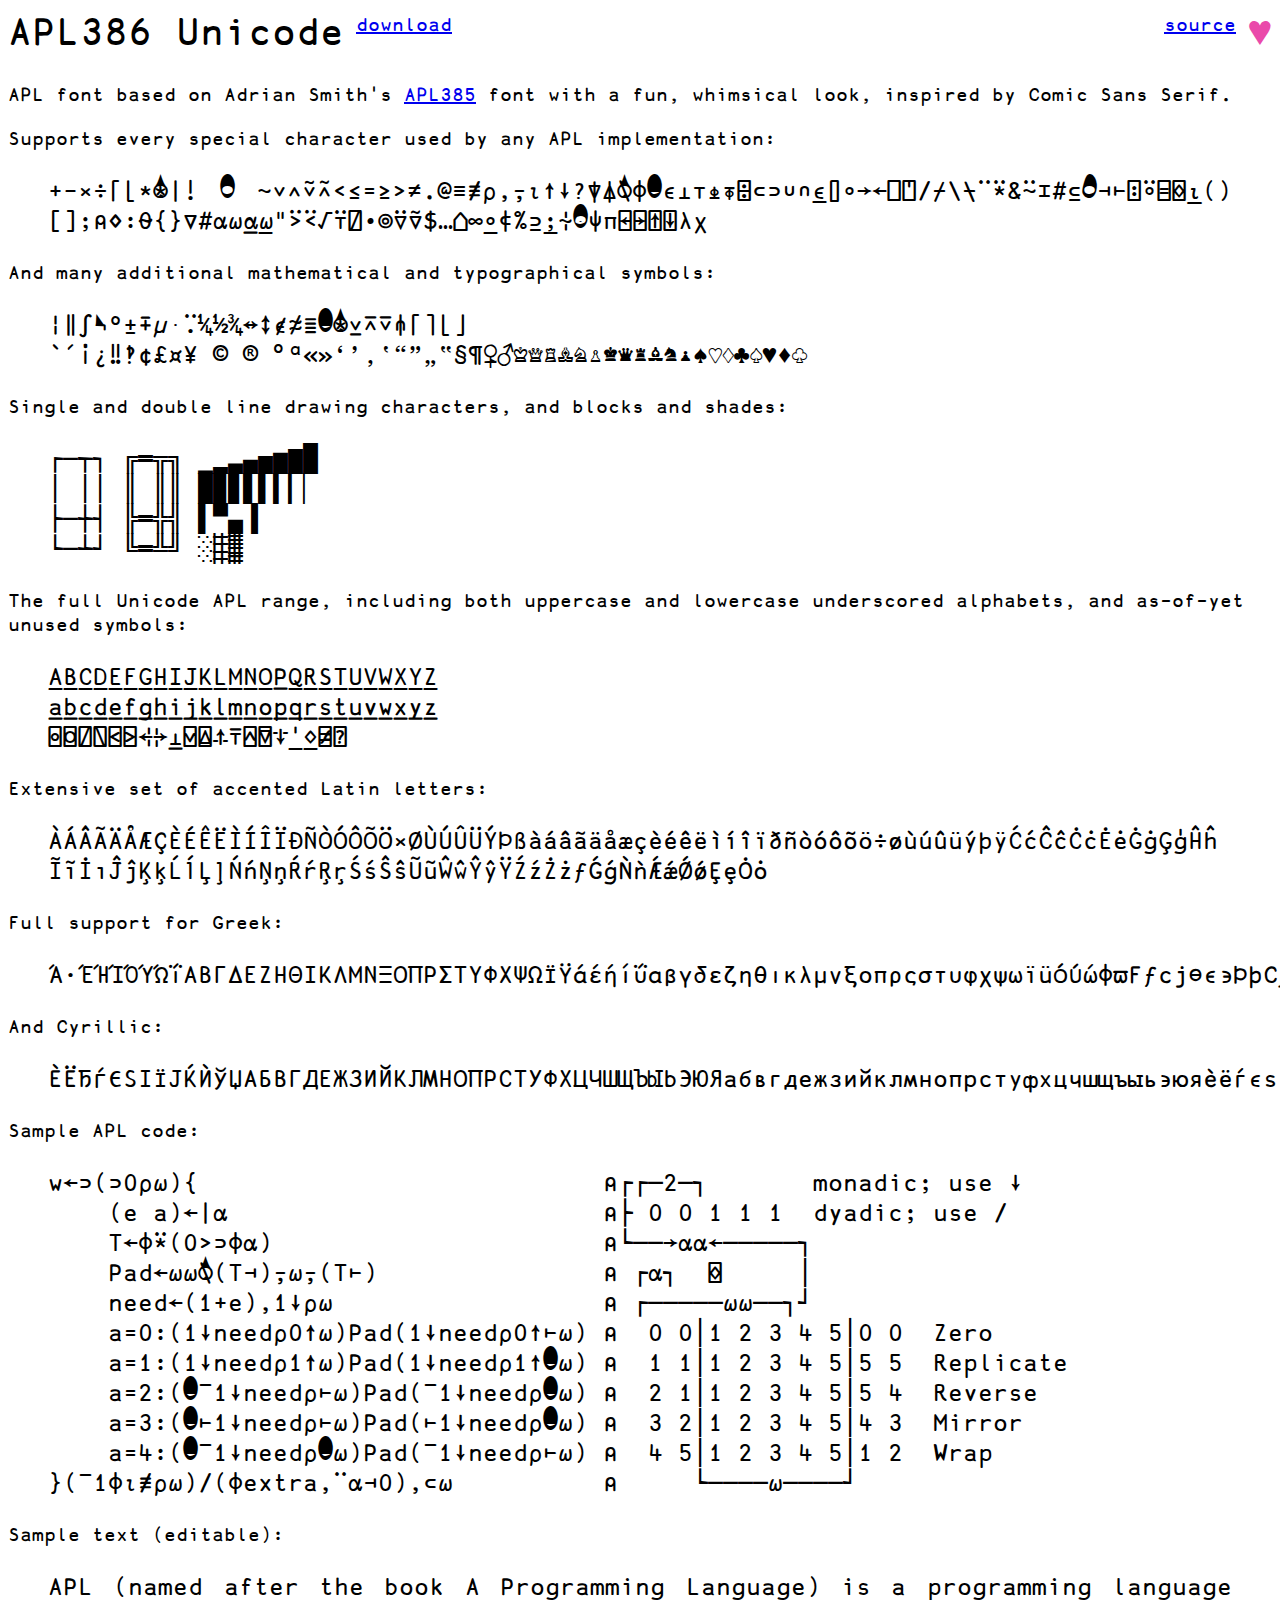
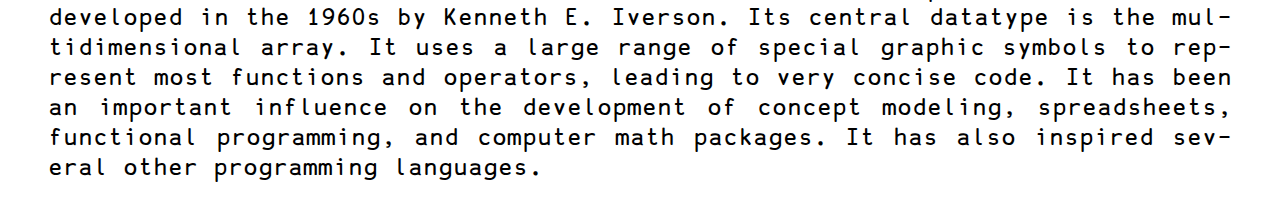
==== index.html @ cf920d96 "make editable for trying out" ====
<html lang="en">
  <head>
    <meta charset="utf-8" /> 
    <title>APL386 - APL385 Evolved</title>
    <link rel="shortcut icon" href="favicon.ico"/>
    <style>
      @font-face {
        font-family: 'APL386';
        src: url('APL386.ttf');
      }
      * {
        font-family: 'APL386';
        font-weight: unset;
      }
      h1>span {
        float: right;
      }
      h1>span>a {
        text-decoration: none;
        color: #ea4aaa;
      }
      body {
        font-size: 125%;
        line-height: 1.2;
      }
      blockquote {
        -webkit-hyphens: auto;
        -ms-hyphens: auto;
        hyphens: auto;
        text-align: justify;
        font-size: 125%;
      }
      sup {
        font-size: 50%;
      }
    </style>
  </head>
  <body>
    <h1>APL386 Unicode<sup> <a href="APL386.ttf">download</a></sup><span><sup><a href="https://github.com/abrudz/APL386">source</a> </sup><a href="https://github.com/sponsors/abrudz" title="Sponsor">♥</a></span></h1>
    <p>APL font based on Adrian Smith's <a href="https://apl385.com/fonts/index.htm">APL385</a> font with a fun, whimsical look, inspired by Comic Sans Serif.</p>
    <p>Supports every special character used by any APL implementation:</p>
    <blockquote style="word-break: break-all;">+-×÷⌈⌊*⍟|!○~∨∧⍱⍲&lt;≤=≥>≠.@≡≢⍴,⍪⍳↑↓?⍒⍋⍉⌽⊖∊⊥⊤⍎⍕⌹⊂⊃∪∩⍷⌷∘→←⎕⍞/⌿\⍀¨⍣&amp;⍨⌶#⊆⍥⊣⊢⍠⍤⌸⌺⍸()[];⍝⋄:⍬{}∇#⍺⍵⍶⍹"ᐵᑈ√⍡⍁∙⌾⍢⍫$…&#x7f;∞⍛⍧%⊇⍮⍭⊙⍦π⍇⍈⍐⍗λχ</blockquote>
    <p>And many additional mathematical and typographical symbols:</p>
    <blockquote>¦‖∫¬°±∓µ·∵¼½¾↔↕∉≉≣⊖⊛⊻⊼⊽⋔⌈⌉⌊⌋<br>`´¡¿‼‽¢£¤¥ © ® ºª«»‘’‚‛“”„‟§¶♀♂♔♕♖♗♘♙♚♛♜♝♞♟♠♡♢♣♤♥♦♧</blockquote>
    <p>Single and double line drawing characters, and blocks and shades:</p>
    <blockquote>┌─┬┐ ╔═╦╗ ▁▂▃▄▅▆▇█<br>
               │ ││ ║ ║║ █▉▊▋▌▍▎▏<br>
               ├─┼┤ ╠═╬╣ ▌▀▄▐<br>
               └─┴┘ ╚═╩╝ ░▒▓</blockquote>
    <p>The full Unicode APL range, including both uppercase and lowercase underscored alphabets, and as-of-yet unused symbols:</p>
    <blockquote>ⒶⒷⒸⒹⒺⒻⒼⒽⒾⒿⓀⓁⓂⓃⓄⓅⓆⓇⓈⓉⓊⓋⓌⓍⓎⓏ<br>ⓐⓑⓒⓓⓔⓕⓖⓗⓘⓙⓚⓛⓜⓝⓞⓟⓠⓡⓢⓣⓤⓥⓦⓧⓨⓩ<br>⌻⌼⍁⍂⍃⍄⍅⍆⍊⍌⍍⍏⍑⍓⍔⍖⍘⍚⍯⍰</blockquote>
    <p>Extensive set of accented Latin letters:</p>
    <blockquote style="word-break: break-all;">ÀÁÂÃÄÅÆÇÈÉÊËÌÍÎÏÐÑÒÓÔÕÖ×ØÙÚÛÜÝÞßàáâãäåæçèéêëìíîïðñòóôõö÷øùúûüýþÿĆćĈĉĊċĖėĠġĢģĤĥĨĩİıĴĵĶķĹĺĻļŃńŅņŔŕŖŗŚśŜŝŨũŴŵŶŷŸŹźŻżƒǴǵǸǹǼǽǾǿȨȩȮȯ</blockquote>
    <p>Full support for Greek:</p>
    <blockquote>Ά·ΈΉΊΌΎΏΐΑΒΓΔΕΖΗΘΙΚΛΜΝΞΟΠΡΣΤΥΦΧΨΩΪΫάέήίΰαβγδεζηθικλμνξοπρςστυφχψωϊϋόύώϕϖϜϝϲϳϴϵ϶ϷϸϹϼϽϾϿ</blockquote>
    <p>And Cyrillic:</p>
    <blockquote>ЀЁЂЃЄЅІЇЈЌЍЎЏАБВГДЕЖЗИЙКЛМНОПРСТУФХЦЧШЩЪЫЬЭЮЯабвгдежзийклмнопрстуфхцчшщъыьэюяѐёѓєѕіїјў</blockquote>
    <p>Sample APL code:</p>
    <blockquote><pre>
w←⊃(⊃0⍴⍵){                           ⍝┌┌─2─┐       monadic; use ↓
    (e a)←|⍺                         ⍝├ 0 0 1 1 1  dyadic; use /
    T←⌽⍣(0>⊃⌽⍺)                      ⍝└──→⍺⍺←─────┐
    Pad←⍵⍵⍉(T⊣)⍪⍵⍪(T⊢)               ⍝ ┌⍺┐  ⌺     │
    need←(1+e),1↓⍴⍵                  ⍝ ┌─────⍵⍵──┐┘
    a=0:(1↓need⍴0↑⍵)Pad(1↓need⍴0↑⊢⍵) ⍝  0 0│1 2 3 4 5│0 0  Zero
    a=1:(1↓need⍴1↑⍵)Pad(1↓need⍴1↑⊖⍵) ⍝  1 1│1 2 3 4 5│5 5  Replicate
    a=2:(⊖¯1↓need⍴⊢⍵)Pad(¯1↓need⍴⊖⍵) ⍝  2 1│1 2 3 4 5│5 4  Reverse
    a=3:(⊖⊢1↓need⍴⊢⍵)Pad(⊢1↓need⍴⊖⍵) ⍝  3 2│1 2 3 4 5│4 3  Mirror
    a=4:(⊖¯1↓need⍴⊖⍵)Pad(¯1↓need⍴⊢⍵) ⍝  4 5│1 2 3 4 5│1 2  Wrap
}(¯1⌽⍳≢⍴⍵)/(⌽extra,¨⍺⊣0),⊂⍵          ⍝     └────⍵────┘</pre></blockquote>
    <p>Sample text (editable):</p>
    <blockquote contentEditable>APL (named after the book A Programming Language) is a programming language developed in the 1960s by Kenneth E. Iverson. Its central datatype is the multidimensional array. It uses a large range of special graphic symbols to represent most functions and operators, leading to very concise code. It has been an important influence on the development of concept modeling, spreadsheets, functional programming, and computer math packages. It has also inspired several other programming languages.</blockquote>
  </body>
</html>
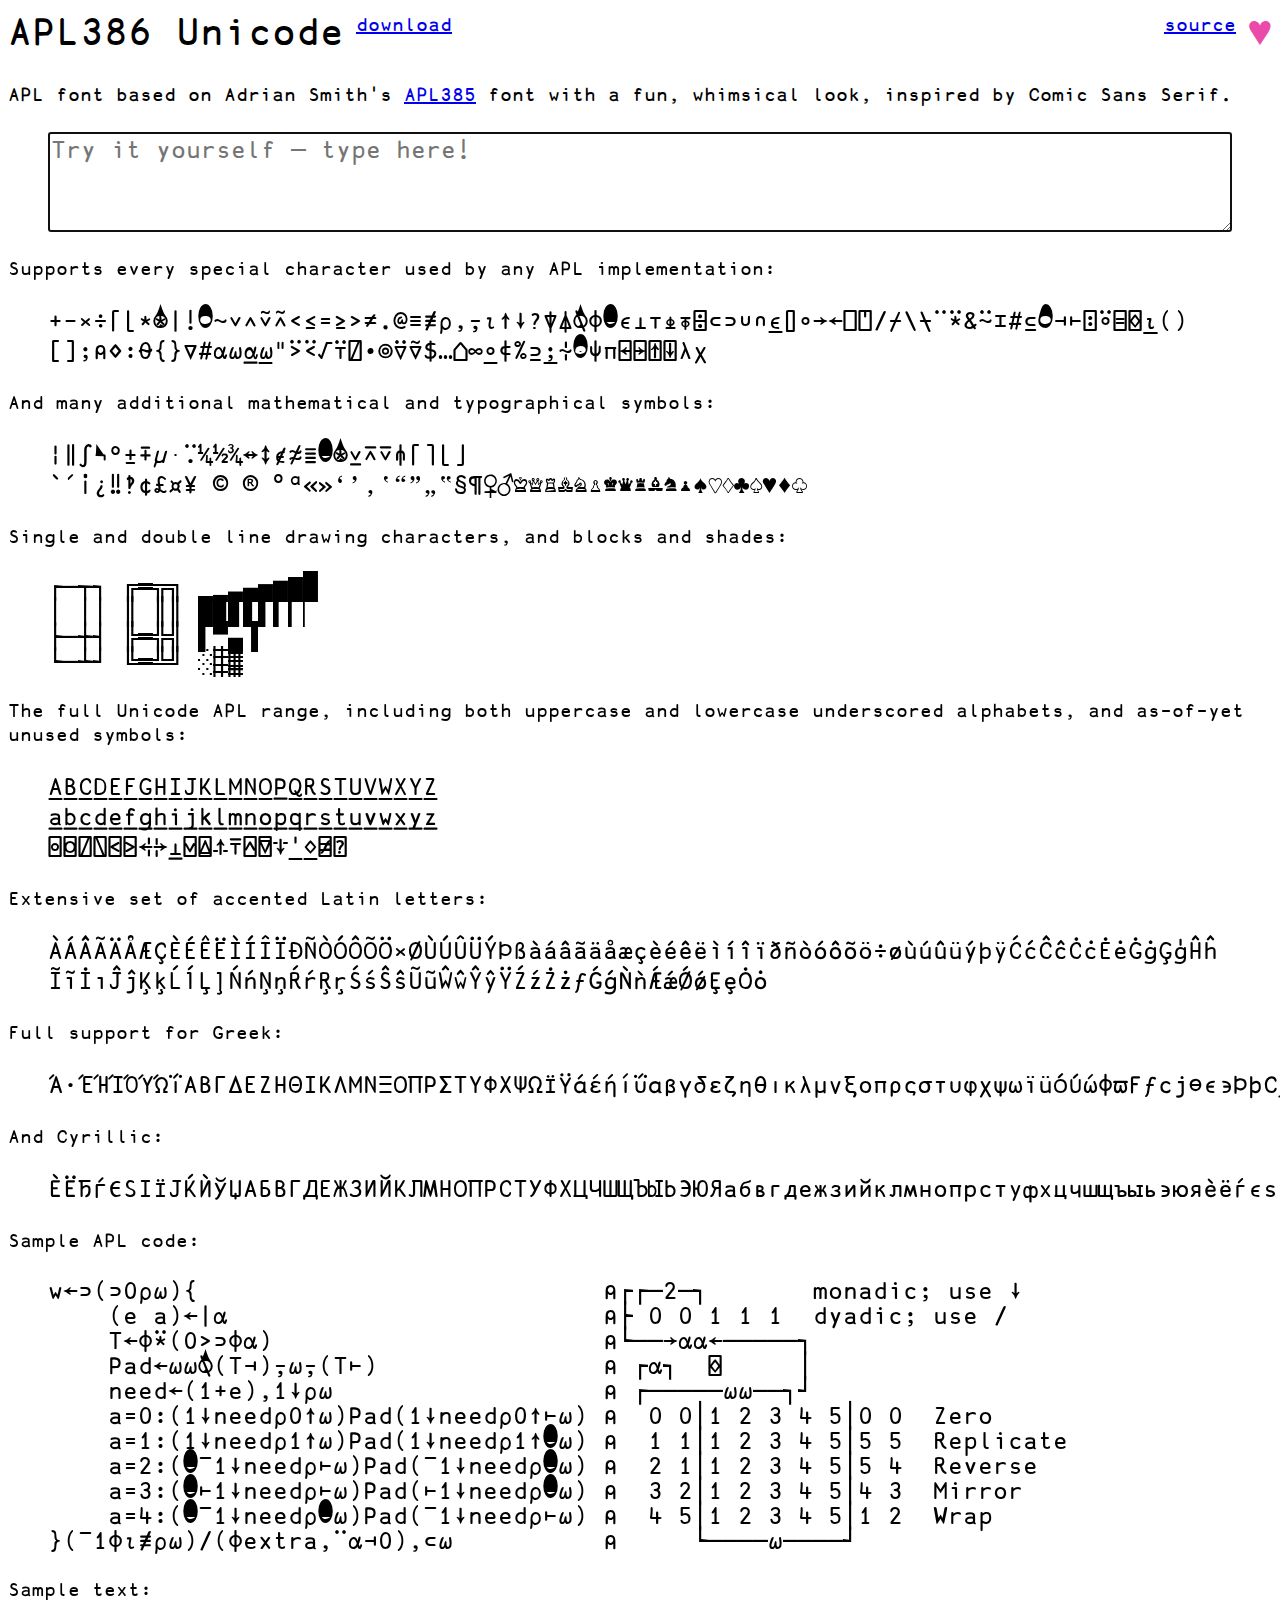
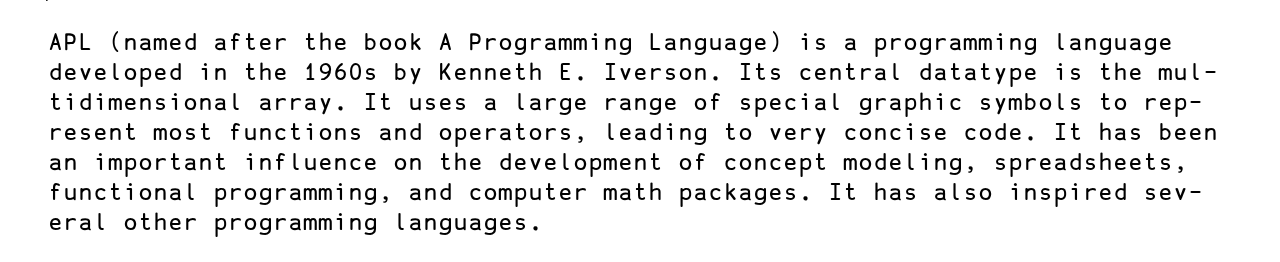
==== commit 73b9473a: "Aesthetic tweaks: - don't justify (doesn't make sense for monospace) - use a line height of 1 where " ====
--- a/index.html
+++ b/index.html
@@ -27,23 +27,31 @@
         -webkit-hyphens: auto;
         -ms-hyphens: auto;
         hyphens: auto;
-        text-align: justify;
         font-size: 125%;
       }
       sup {
         font-size: 50%;
+      }
+      textarea {
+        width: 100%;
+        resize: vertical;
+        min-height: 4em;
+        font-size: inherit;
       }
     </style>
   </head>
   <body>
     <h1>APL386 Unicode<sup> <a href="APL386.ttf">download</a></sup><span><sup><a href="https://github.com/abrudz/APL386">source</a> </sup><a href="https://github.com/sponsors/abrudz" title="Sponsor">♥</a></span></h1>
     <p>APL font based on Adrian Smith's <a href="https://apl385.com/fonts/index.htm">APL385</a> font with a fun, whimsical look, inspired by Comic Sans Serif.</p>
+    <blockquote>
+      <textarea autofocus placeholder="Try it yourself ― type here!" spellcheck="false"></textarea>
+    </blockquote>
     <p>Supports every special character used by any APL implementation:</p>
     <blockquote style="word-break: break-all;">+-×÷⌈⌊*⍟|!○~∨∧⍱⍲&lt;≤=≥>≠.@≡≢⍴,⍪⍳↑↓?⍒⍋⍉⌽⊖∊⊥⊤⍎⍕⌹⊂⊃∪∩⍷⌷∘→←⎕⍞/⌿\⍀¨⍣&amp;⍨⌶#⊆⍥⊣⊢⍠⍤⌸⌺⍸()[];⍝⋄:⍬{}∇#⍺⍵⍶⍹"ᐵᑈ√⍡⍁∙⌾⍢⍫$…&#x7f;∞⍛⍧%⊇⍮⍭⊙⍦π⍇⍈⍐⍗λχ</blockquote>
     <p>And many additional mathematical and typographical symbols:</p>
     <blockquote>¦‖∫¬°±∓µ·∵¼½¾↔↕∉≉≣⊖⊛⊻⊼⊽⋔⌈⌉⌊⌋<br>`´¡¿‼‽¢£¤¥ © ® ºª«»‘’‚‛“”„‟§¶♀♂♔♕♖♗♘♙♚♛♜♝♞♟♠♡♢♣♤♥♦♧</blockquote>
     <p>Single and double line drawing characters, and blocks and shades:</p>
-    <blockquote>┌─┬┐ ╔═╦╗ ▁▂▃▄▅▆▇█<br>
+    <blockquote style="line-height: 1;">┌─┬┐ ╔═╦╗ ▁▂▃▄▅▆▇█<br>
                │ ││ ║ ║║ █▉▊▋▌▍▎▏<br>
                ├─┼┤ ╠═╬╣ ▌▀▄▐<br>
                └─┴┘ ╚═╩╝ ░▒▓</blockquote>
@@ -56,10 +64,10 @@
     <p>And Cyrillic:</p>
     <blockquote>ЀЁЂЃЄЅІЇЈЌЍЎЏАБВГДЕЖЗИЙКЛМНОПРСТУФХЦЧШЩЪЫЬЭЮЯабвгдежзийклмнопрстуфхцчшщъыьэюяѐёѓєѕіїјў</blockquote>
     <p>Sample APL code:</p>
-    <blockquote><pre>
+    <blockquote style="line-height: 1;"><pre>
 w←⊃(⊃0⍴⍵){                           ⍝┌┌─2─┐       monadic; use ↓
     (e a)←|⍺                         ⍝├ 0 0 1 1 1  dyadic; use /
-    T←⌽⍣(0>⊃⌽⍺)                      ⍝└──→⍺⍺←─────┐
+    T←⌽⍣(0&gt;⊃⌽⍺)                      ⍝└──→⍺⍺←─────┐
     Pad←⍵⍵⍉(T⊣)⍪⍵⍪(T⊢)               ⍝ ┌⍺┐  ⌺     │
     need←(1+e),1↓⍴⍵                  ⍝ ┌─────⍵⍵──┐┘
     a=0:(1↓need⍴0↑⍵)Pad(1↓need⍴0↑⊢⍵) ⍝  0 0│1 2 3 4 5│0 0  Zero
@@ -68,7 +76,7 @@
     a=3:(⊖⊢1↓need⍴⊢⍵)Pad(⊢1↓need⍴⊖⍵) ⍝  3 2│1 2 3 4 5│4 3  Mirror
     a=4:(⊖¯1↓need⍴⊖⍵)Pad(¯1↓need⍴⊢⍵) ⍝  4 5│1 2 3 4 5│1 2  Wrap
 }(¯1⌽⍳≢⍴⍵)/(⌽extra,¨⍺⊣0),⊂⍵          ⍝     └────⍵────┘</pre></blockquote>
-    <p>Sample text (editable):</p>
-    <blockquote contentEditable>APL (named after the book A Programming Language) is a programming language developed in the 1960s by Kenneth E. Iverson. Its central datatype is the multidimensional array. It uses a large range of special graphic symbols to represent most functions and operators, leading to very concise code. It has been an important influence on the development of concept modeling, spreadsheets, functional programming, and computer math packages. It has also inspired several other programming languages.</blockquote>
+    <p>Sample text:</p>
+    <blockquote>APL (named after the book A Programming Language) is a programming language developed in the 1960s by Kenneth E. Iverson. Its central datatype is the multidimensional array. It uses a large range of special graphic symbols to represent most functions and operators, leading to very concise code. It has been an important influence on the development of concept modeling, spreadsheets, functional programming, and computer math packages. It has also inspired several other programming languages.</blockquote>
   </body>
 </html>
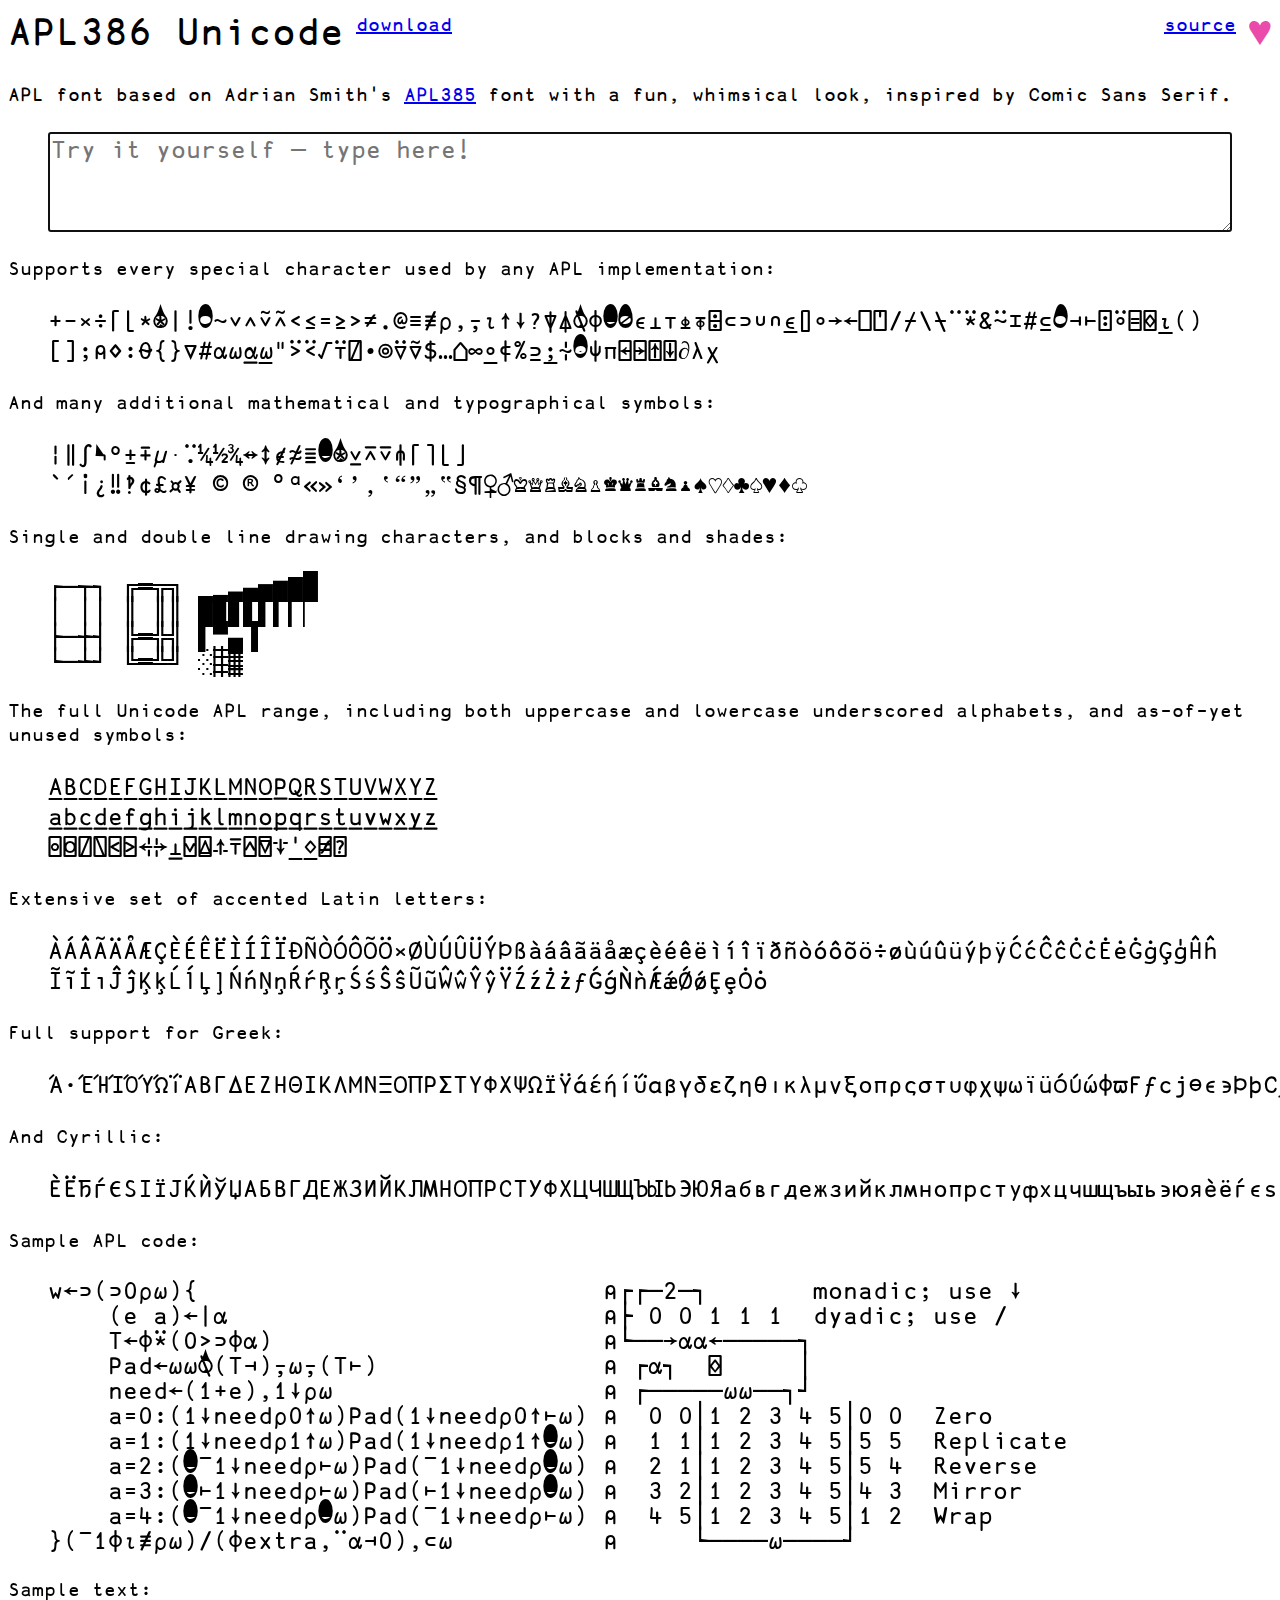
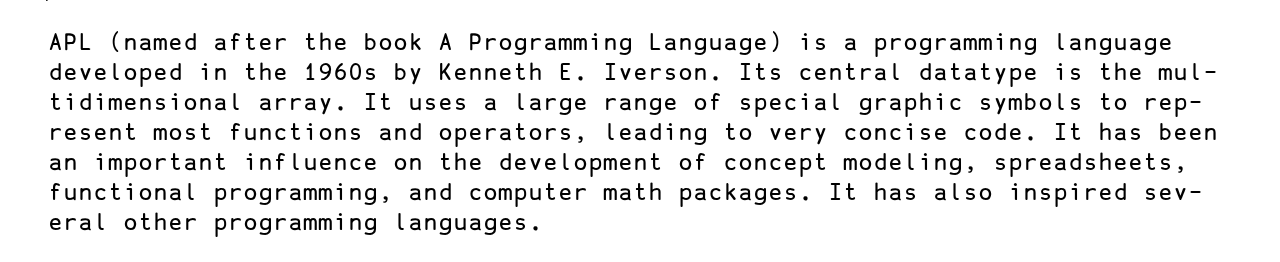
==== commit 238556e5: "Include ∂ and ∅" ====
--- a/index.html
+++ b/index.html
@@ -47,7 +47,7 @@
       <textarea autofocus placeholder="Try it yourself ― type here!" spellcheck="false"></textarea>
     </blockquote>
     <p>Supports every special character used by any APL implementation:</p>
-    <blockquote style="word-break: break-all;">+-×÷⌈⌊*⍟|!○~∨∧⍱⍲&lt;≤=≥>≠.@≡≢⍴,⍪⍳↑↓?⍒⍋⍉⌽⊖∊⊥⊤⍎⍕⌹⊂⊃∪∩⍷⌷∘→←⎕⍞/⌿\⍀¨⍣&amp;⍨⌶#⊆⍥⊣⊢⍠⍤⌸⌺⍸()[];⍝⋄:⍬{}∇#⍺⍵⍶⍹"ᐵᑈ√⍡⍁∙⌾⍢⍫$…&#x7f;∞⍛⍧%⊇⍮⍭⊙⍦π⍇⍈⍐⍗λχ</blockquote>
+    <blockquote style="word-break: break-all;">+-×÷⌈⌊*⍟|!○~∨∧⍱⍲&lt;≤=≥>≠.@≡≢⍴,⍪⍳↑↓?⍒⍋⍉⌽⊖∅∊⊥⊤⍎⍕⌹⊂⊃∪∩⍷⌷∘→←⎕⍞/⌿\⍀¨⍣&amp;⍨⌶#⊆⍥⊣⊢⍠⍤⌸⌺⍸()[];⍝⋄:⍬{}∇#⍺⍵⍶⍹"ᐵᑈ√⍡⍁∙⌾⍢⍫$…&#x7f;∞⍛⍧%⊇⍮⍭⊙⍦π⍇⍈⍐⍗∂λχ</blockquote>
     <p>And many additional mathematical and typographical symbols:</p>
     <blockquote>¦‖∫¬°±∓µ·∵¼½¾↔↕∉≉≣⊖⊛⊻⊼⊽⋔⌈⌉⌊⌋<br>`´¡¿‼‽¢£¤¥ © ® ºª«»‘’‚‛“”„‟§¶♀♂♔♕♖♗♘♙♚♛♜♝♞♟♠♡♢♣♤♥♦♧</blockquote>
     <p>Single and double line drawing characters, and blocks and shades:</p>
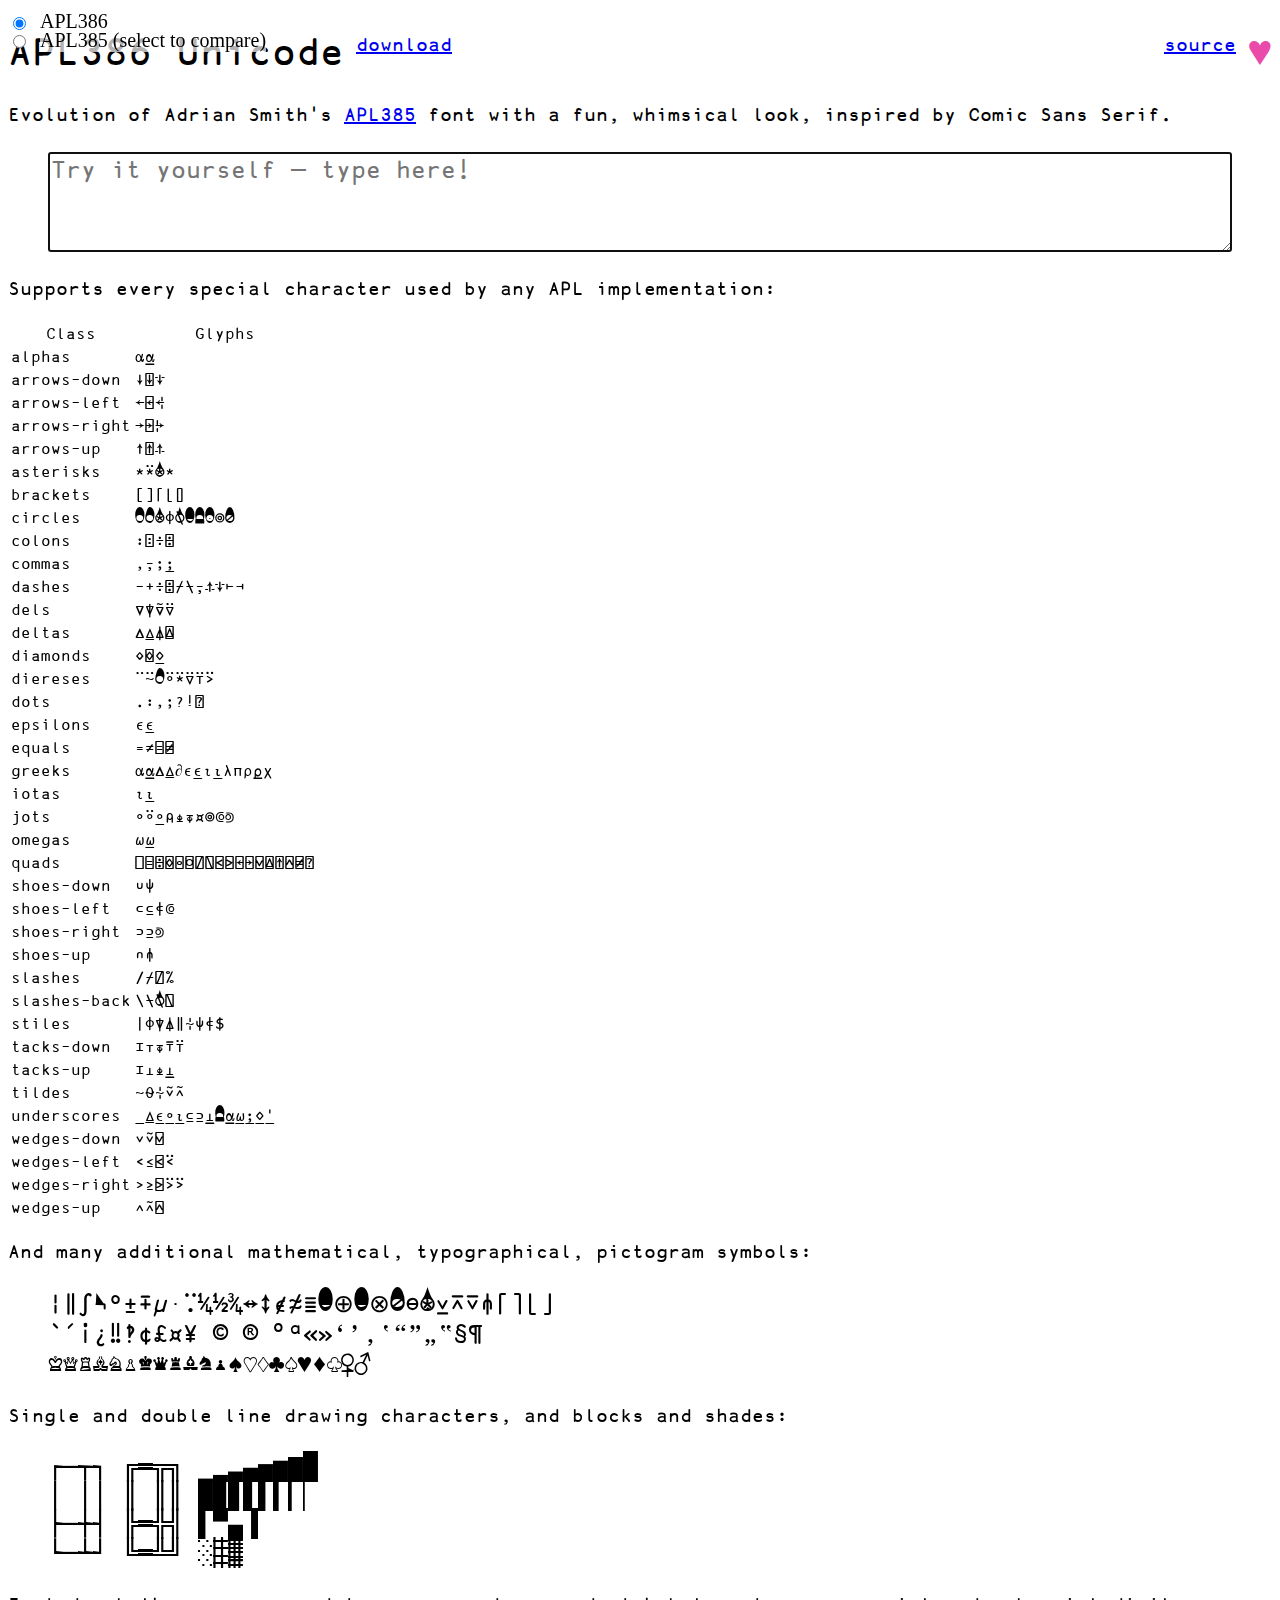
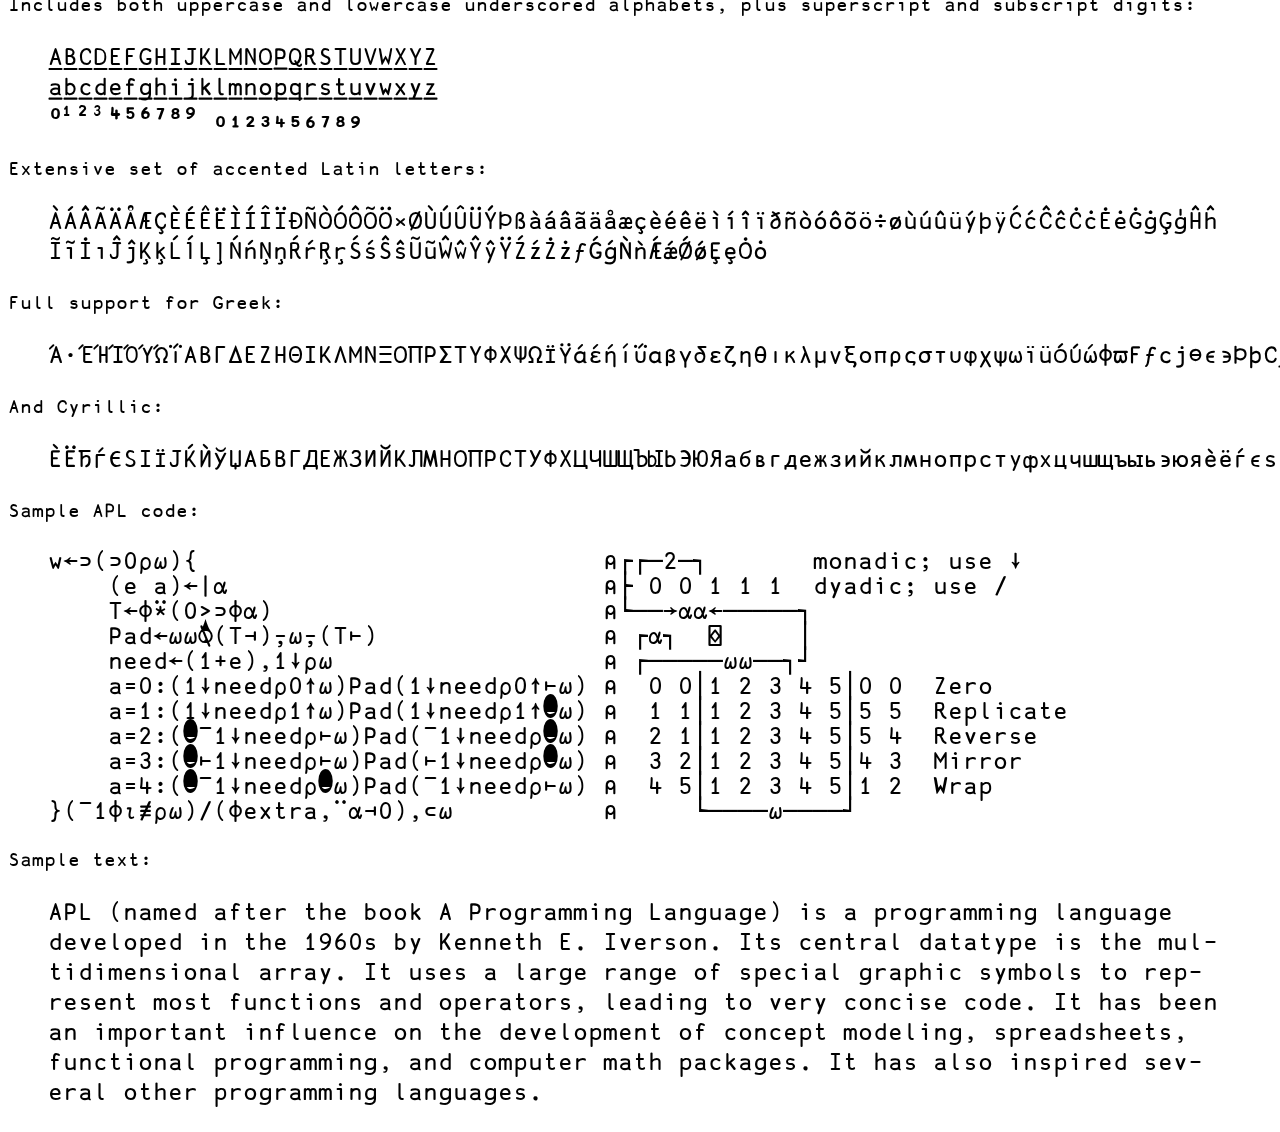
==== commit 899d9bbb: "Add comparison with APL385" ====
--- a/index.html
+++ b/index.html
@@ -3,60 +3,75 @@
     <meta charset="utf-8" /> 
     <title>APL386 - APL385 Evolved</title>
     <link rel="shortcut icon" href="favicon.ico"/>
-    <style>
-      @font-face {
-        font-family: 'APL386';
-        src: url('APL386.ttf');
-      }
-      * {
-        font-family: 'APL386';
-        font-weight: unset;
-      }
-      h1>span {
-        float: right;
-      }
-      h1>span>a {
-        text-decoration: none;
-        color: #ea4aaa;
-      }
-      body {
-        font-size: 125%;
-        line-height: 1.2;
-      }
-      blockquote {
-        -webkit-hyphens: auto;
-        -ms-hyphens: auto;
-        hyphens: auto;
-        font-size: 125%;
-      }
-      sup {
-        font-size: 50%;
-      }
-      textarea {
-        width: 100%;
-        resize: vertical;
-        min-height: 4em;
-        font-size: inherit;
-      }
-    </style>
+    <link rel="stylesheet" href="/index.css">
   </head>
   <body>
+    <input id="APL386" type="radio" name="f" value="APL386" checked=""><label for="APL386"> APL386</label>
+    <input id="APL385" type="radio" name="f" value="APL385"            ><label for="APL385"> APL385 (select to compare)</label>
     <h1>APL386 Unicode<sup> <a href="APL386.ttf">download</a></sup><span><sup><a href="https://github.com/abrudz/APL386">source</a> </sup><a href="https://github.com/sponsors/abrudz" title="Sponsor">♥</a></span></h1>
-    <p>APL font based on Adrian Smith's <a href="https://apl385.com/fonts/index.htm">APL385</a> font with a fun, whimsical look, inspired by Comic Sans Serif.</p>
+    <p>Evolution of Adrian Smith's <a href="https://apl385.com/fonts/index.htm">APL385</a> font with a fun, whimsical look, inspired by Comic Sans Serif.</p>
     <blockquote>
       <textarea autofocus placeholder="Try it yourself ― type here!" spellcheck="false"></textarea>
     </blockquote>
     <p>Supports every special character used by any APL implementation:</p>
-    <blockquote style="word-break: break-all;">+-×÷⌈⌊*⍟|!○~∨∧⍱⍲&lt;≤=≥>≠.@≡≢⍴,⍪⍳↑↓?⍒⍋⍉⌽⊖∅∊⊥⊤⍎⍕⌹⊂⊃∪∩⍷⌷∘→←⎕⍞/⌿\⍀¨⍣&amp;⍨⌶#⊆⍥⊣⊢⍠⍤⌸⌺⍸()[];⍝⋄:⍬{}∇#⍺⍵⍶⍹"ᐵᑈ√⍡⍁∙⌾⍢⍫$…&#x7f;∞⍛⍧%⊇⍮⍭⊙⍦π⍇⍈⍐⍗∂λχ</blockquote>
-    <p>And many additional mathematical and typographical symbols:</p>
-    <blockquote>¦‖∫¬°±∓µ·∵¼½¾↔↕∉≉≣⊖⊛⊻⊼⊽⋔⌈⌉⌊⌋<br>`´¡¿‼‽¢£¤¥ © ® ºª«»‘’‚‛“”„‟§¶♀♂♔♕♖♗♘♙♚♛♜♝♞♟♠♡♢♣♤♥♦♧</blockquote>
+<table>
+<tbody><tr><th>Class</th>
+<th>Glyphs
+</th></tr>
+<tr><td>alphas</td><td>⍺⍶</td></tr>
+<tr><td>arrows-down</td><td>↓⍗⍖</td></tr>
+<tr><td>arrows-left</td><td>←⍇⍅</td></tr>
+<tr><td>arrows-right</td><td>→⍈⍆</td></tr>
+<tr><td>arrows-up</td><td>↑⍐⍏</td></tr>
+<tr><td>asterisks</td><td>*⍣⍟⋆</td></tr>
+<tr><td>brackets</td><td>[]⌈⌊⌷</td></tr>
+<tr><td>circles</td><td>○⍥⍟⌽⍉⊖⍜⊙⌾∅</td></tr>
+<tr><td>colons</td><td>:⍠÷⌹</td></tr>
+<tr><td>commas</td><td>,⍪;⍮</td></tr>
+<tr><td>dashes</td><td>-+÷⌹⌿⍀⍪⍏⍖⊢⊣</td></tr>
+<tr><td>dels</td><td>∇⍒⍫⍢</td></tr>
+<tr><td>deltas</td><td>∆⍙⍋⍍</td></tr>
+<tr><td>diamonds</td><td>⋄⌺⍚</td></tr>
+<tr><td>diereses</td><td>¨⍨⍥⍤⍣⍢⍡⍩</td></tr>
+<tr><td>dots</td><td>.:,;?!⍰</td></tr>
+<tr><td>epsilons</td><td>∊⍷</td></tr>
+<tr><td>equals</td><td>=≠⌸⍯</td></tr>
+<tr><td>greeks</td><td>⍺⍶∆⍙∂∊⍷⍳⍸λπ⍴ϼχ</td></tr>
+<tr><td>iotas</td><td>⍳⍸</td></tr>
+<tr><td>jots</td><td>∘⍤⍛⍝⍎⍕¤⌾⟃⟄</td></tr>
+<tr><td>omegas</td><td>⍵⍹</td></tr>
+<tr><td>quads</td><td>⎕⌸⌹⌺⌻⌼⍁⍂⍃⍄⍇⍈⍌⍍⍐⍓⍯⍰</td></tr>
+<tr><td>shoes-down</td><td>∪⍦</td></tr>
+<tr><td>shoes-left</td><td>⊂⊆⍧⟃</td></tr>
+<tr><td>shoes-right</td><td>⊃⊇⟄</td></tr>
+<tr><td>shoes-up</td><td>∩⋔</td></tr>
+<tr><td>slashes</td><td>/⌿⍁%</td></tr>
+<tr><td>slashes-back</td><td>\⍀⍉⍂</td></tr>
+<tr><td>stiles</td><td>|⌽⍒⍋∥⍭⍦⍧$</td></tr>
+<tr><td>tacks-down</td><td>⌶⊤⍕⍑⍡</td></tr>
+<tr><td>tacks-up</td><td>⌶⊥⍎⍊</td></tr>
+<tr><td>tildes</td><td>~⍬⍭⍱⍲</td></tr>
+<tr><td>underscores</td><td>_⍙⍷⍛⍸⊆⊇⍊⍜⍶⍹⍮⍚⍘</td></tr>
+<tr><td>wedges-down</td><td>∨⍱⍌</td></tr>
+<tr><td>wedges-left</td><td>&lt;≤⍃ᑈ</td></tr>
+<tr><td>wedges-right</td><td>&gt;≥⍄⍩ᐵ</td></tr>
+<tr><td>wedges-up</td><td>∧⍲⍓</td></tr></tbody></table>
+    <p>And many additional mathematical, typographical, pictogram symbols:</p>
+    <blockquote>
+      ¦‖∫¬°±∓µ·∵¼½¾↔↕∉≉≣⊖⊕⊖⊗⊘⊝⊛⊻⊼⊽⋔⌈⌉⌊⌋<br>
+      `´¡¿‼‽¢£¤¥ © ® ºª«»‘’‚‛“”„‟§¶<br>
+      ♔♕♖♗♘♙♚♛♜♝♞♟♠♡♢♣♤♥♦♧♀♂
+    </blockquote>
     <p>Single and double line drawing characters, and blocks and shades:</p>
-    <blockquote style="line-height: 1;">┌─┬┐ ╔═╦╗ ▁▂▃▄▅▆▇█<br>
+    <blockquote style="line-height: 1.15;">┌─┬┐ ╔═╦╗ ▁▂▃▄▅▆▇█<br>
                │ ││ ║ ║║ █▉▊▋▌▍▎▏<br>
                ├─┼┤ ╠═╬╣ ▌▀▄▐<br>
                └─┴┘ ╚═╩╝ ░▒▓</blockquote>
-    <p>The full Unicode APL range, including both uppercase and lowercase underscored alphabets, and as-of-yet unused symbols:</p>
-    <blockquote>ⒶⒷⒸⒹⒺⒻⒼⒽⒾⒿⓀⓁⓂⓃⓄⓅⓆⓇⓈⓉⓊⓋⓌⓍⓎⓏ<br>ⓐⓑⓒⓓⓔⓕⓖⓗⓘⓙⓚⓛⓜⓝⓞⓟⓠⓡⓢⓣⓤⓥⓦⓧⓨⓩ<br>⌻⌼⍁⍂⍃⍄⍅⍆⍊⍌⍍⍏⍑⍓⍔⍖⍘⍚⍯⍰</blockquote>
+    <p>Includes both uppercase and lowercase underscored alphabets, plus superscript and subscript digits:</p>
+    <blockquote>
+      ⒶⒷⒸⒹⒺⒻⒼⒽⒾⒿⓀⓁⓂⓃⓄⓅⓆⓇⓈⓉⓊⓋⓌⓍⓎⓏ<br>
+      ⓐⓑⓒⓓⓔⓕⓖⓗⓘⓙⓚⓛⓜⓝⓞⓟⓠⓡⓢⓣⓤⓥⓦⓧⓨⓩ<br>
+      ⁰¹²³⁴⁵⁶⁷⁸⁹ ₀₁₂₃₄₅₆₇₈₉</blockquote>
     <p>Extensive set of accented Latin letters:</p>
     <blockquote style="word-break: break-all;">ÀÁÂÃÄÅÆÇÈÉÊËÌÍÎÏÐÑÒÓÔÕÖ×ØÙÚÛÜÝÞßàáâãäåæçèéêëìíîïðñòóôõö÷øùúûüýþÿĆćĈĉĊċĖėĠġĢģĤĥĨĩİıĴĵĶķĹĺĻļŃńŅņŔŕŖŗŚśŜŝŨũŴŵŶŷŸŹźŻżƒǴǵǸǹǼǽǾǿȨȩȮȯ</blockquote>
     <p>Full support for Greek:</p>
@@ -64,7 +79,7 @@
     <p>And Cyrillic:</p>
     <blockquote>ЀЁЂЃЄЅІЇЈЌЍЎЏАБВГДЕЖЗИЙКЛМНОПРСТУФХЦЧШЩЪЫЬЭЮЯабвгдежзийклмнопрстуфхцчшщъыьэюяѐёѓєѕіїјў</blockquote>
     <p>Sample APL code:</p>
-    <blockquote style="line-height: 1;"><pre>
+    <blockquote style="line-height: 1;"><pre style="font-family: inherit;">
 w←⊃(⊃0⍴⍵){                           ⍝┌┌─2─┐       monadic; use ↓
     (e a)←|⍺                         ⍝├ 0 0 1 1 1  dyadic; use /
     T←⌽⍣(0&gt;⊃⌽⍺)                      ⍝└──→⍺⍺←─────┐
--- a/index.css
+++ b/index.css
@@ -0,0 +1,46 @@
+@font-face {font-family: 'APL386';src: url('APL386.ttf');}
+@font-face {font-family: 'APL385';src: url('APL385.ttf');}
+input,label{
+  position: fixed;
+  background: rgba(255,255,255,0.7)
+}
+* {
+  font-weight: unset;
+}
+#APL386{top:2ex;}label[for="APL386"]{top:1ex;}#APL386:checked~*:not(label){font-family: 'APL386'!important;}
+#APL385{top:5ex;}label[for="APL385"]{top:3ex;}#APL385:checked~*:not(label){font-family: 'APL385'!important;}
+label{
+  left:2em;
+  background: rgba(255,255,255,0.7);
+}
+h1{
+  padding-top:1ex; 
+}
+h1>span {
+  float: right;
+}
+h1>span>a {
+  text-decoration: none;
+  color: #ea4aaa;
+}
+body {
+  font-size: 125%;
+  line-height: 1.2;
+}
+blockquote {
+  -webkit-hyphens: auto;
+  -ms-hyphens: auto;
+  hyphens: auto;
+  font-size: 125%;
+}
+sup {
+  font-size: 50%;
+}
+textarea {
+  width: 100%;
+  resize: vertical;
+  min-height: 4em;
+  font-size: inherit;
+  font-family: inherit;
+}
+    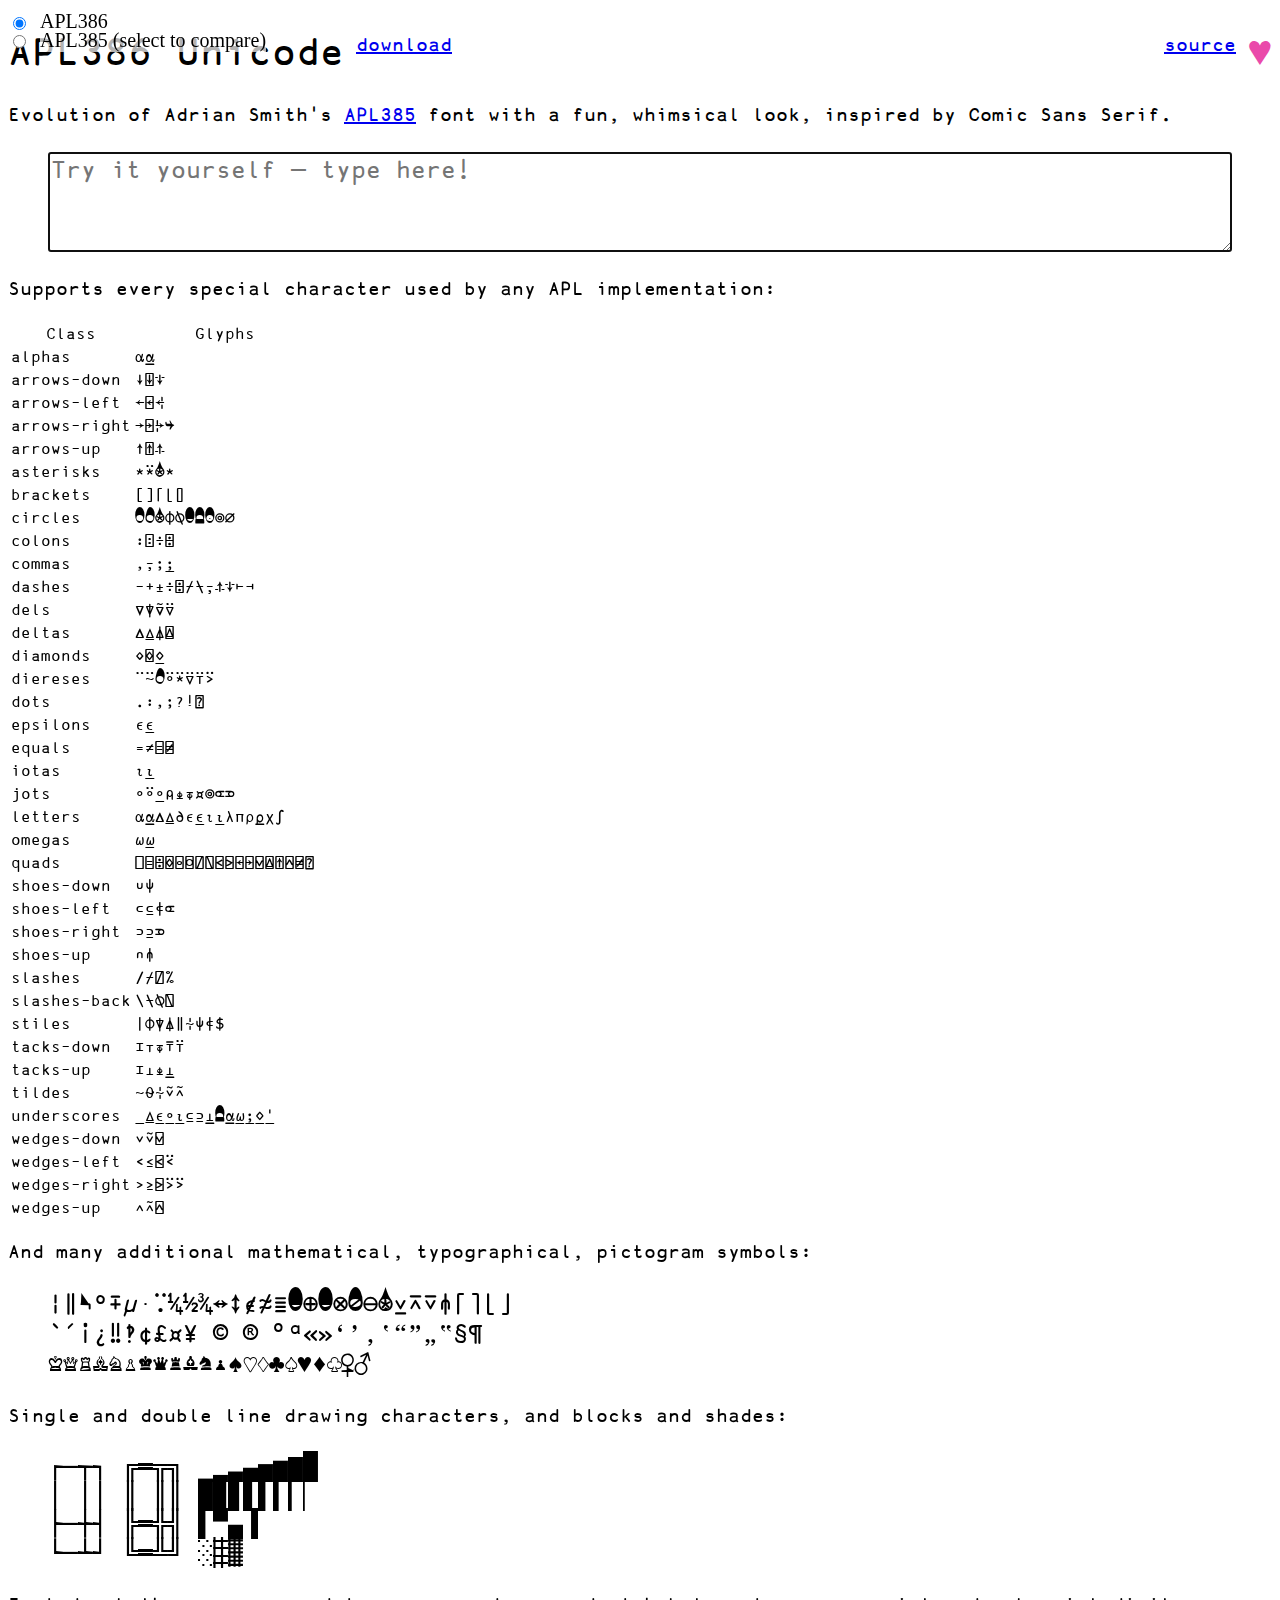
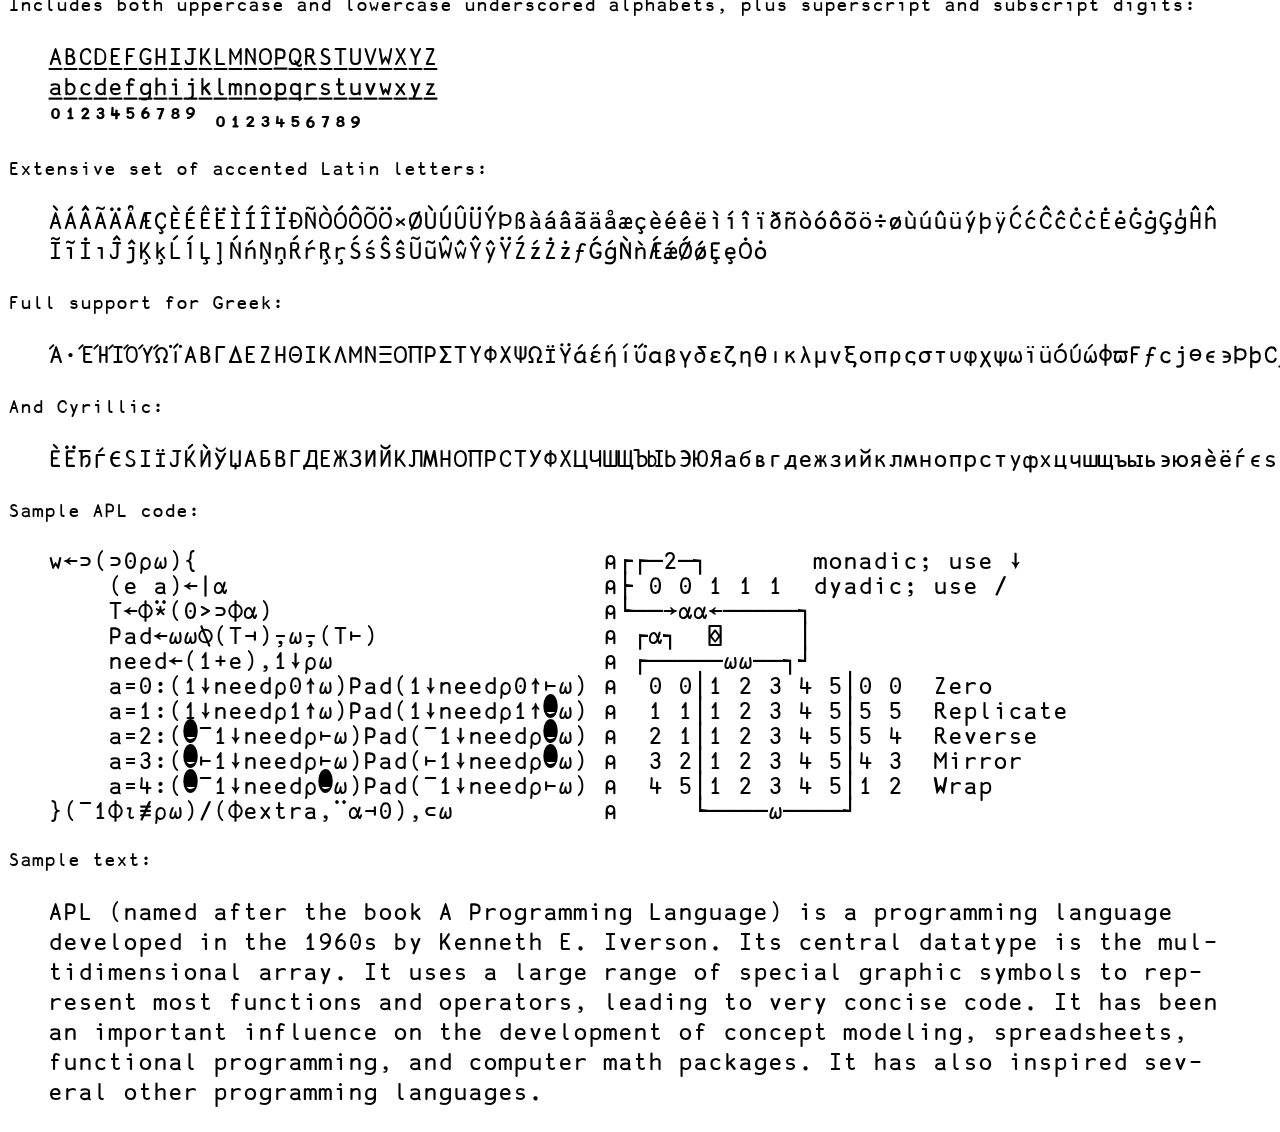
==== commit 532624f6: "Add ➥" ====
--- a/index.html
+++ b/index.html
@@ -3,7 +3,7 @@
     <meta charset="utf-8" /> 
     <title>APL386 - APL385 Evolved</title>
     <link rel="shortcut icon" href="favicon.ico"/>
-    <link rel="stylesheet" href="/index.css">
+    <link rel="stylesheet" href="index.css">
   </head>
   <body>
     <input id="APL386" type="radio" name="f" value="APL386" checked=""><label for="APL386"> APL386</label>
@@ -21,14 +21,14 @@
 <tr><td>alphas</td><td>⍺⍶</td></tr>
 <tr><td>arrows-down</td><td>↓⍗⍖</td></tr>
 <tr><td>arrows-left</td><td>←⍇⍅</td></tr>
-<tr><td>arrows-right</td><td>→⍈⍆</td></tr>
+<tr><td>arrows-right</td><td>→⍈⍆➥</td></tr>
 <tr><td>arrows-up</td><td>↑⍐⍏</td></tr>
 <tr><td>asterisks</td><td>*⍣⍟⋆</td></tr>
 <tr><td>brackets</td><td>[]⌈⌊⌷</td></tr>
 <tr><td>circles</td><td>○⍥⍟⌽⍉⊖⍜⊙⌾∅</td></tr>
 <tr><td>colons</td><td>:⍠÷⌹</td></tr>
 <tr><td>commas</td><td>,⍪;⍮</td></tr>
-<tr><td>dashes</td><td>-+÷⌹⌿⍀⍪⍏⍖⊢⊣</td></tr>
+<tr><td>dashes</td><td>-+±÷⌹⌿⍀⍪⍏⍖⊢⊣</td></tr>
 <tr><td>dels</td><td>∇⍒⍫⍢</td></tr>
 <tr><td>deltas</td><td>∆⍙⍋⍍</td></tr>
 <tr><td>diamonds</td><td>⋄⌺⍚</td></tr>
@@ -36,9 +36,9 @@
 <tr><td>dots</td><td>.:,;?!⍰</td></tr>
 <tr><td>epsilons</td><td>∊⍷</td></tr>
 <tr><td>equals</td><td>=≠⌸⍯</td></tr>
-<tr><td>greeks</td><td>⍺⍶∆⍙∂∊⍷⍳⍸λπ⍴ϼχ</td></tr>
 <tr><td>iotas</td><td>⍳⍸</td></tr>
 <tr><td>jots</td><td>∘⍤⍛⍝⍎⍕¤⌾⟃⟄</td></tr>
+<tr><td>letters</td><td>⍺⍶∆⍙∂∊⍷⍳⍸λπ⍴ϼχ∫</td></tr>
 <tr><td>omegas</td><td>⍵⍹</td></tr>
 <tr><td>quads</td><td>⎕⌸⌹⌺⌻⌼⍁⍂⍃⍄⍇⍈⍌⍍⍐⍓⍯⍰</td></tr>
 <tr><td>shoes-down</td><td>∪⍦</td></tr>
@@ -58,7 +58,7 @@
 <tr><td>wedges-up</td><td>∧⍲⍓</td></tr></tbody></table>
     <p>And many additional mathematical, typographical, pictogram symbols:</p>
     <blockquote>
-      ¦‖∫¬°±∓µ·∵¼½¾↔↕∉≉≣⊖⊕⊖⊗⊘⊝⊛⊻⊼⊽⋔⌈⌉⌊⌋<br>
+      ¦‖¬°∓µ·∵¼½¾↔↕∉≉≣⊖⊕⊖⊗⊘⊝⊛⊻⊼⊽⋔⌈⌉⌊⌋<br>
       `´¡¿‼‽¢£¤¥ © ® ºª«»‘’‚‛“”„‟§¶<br>
       ♔♕♖♗♘♙♚♛♜♝♞♟♠♡♢♣♤♥♦♧♀♂
     </blockquote>
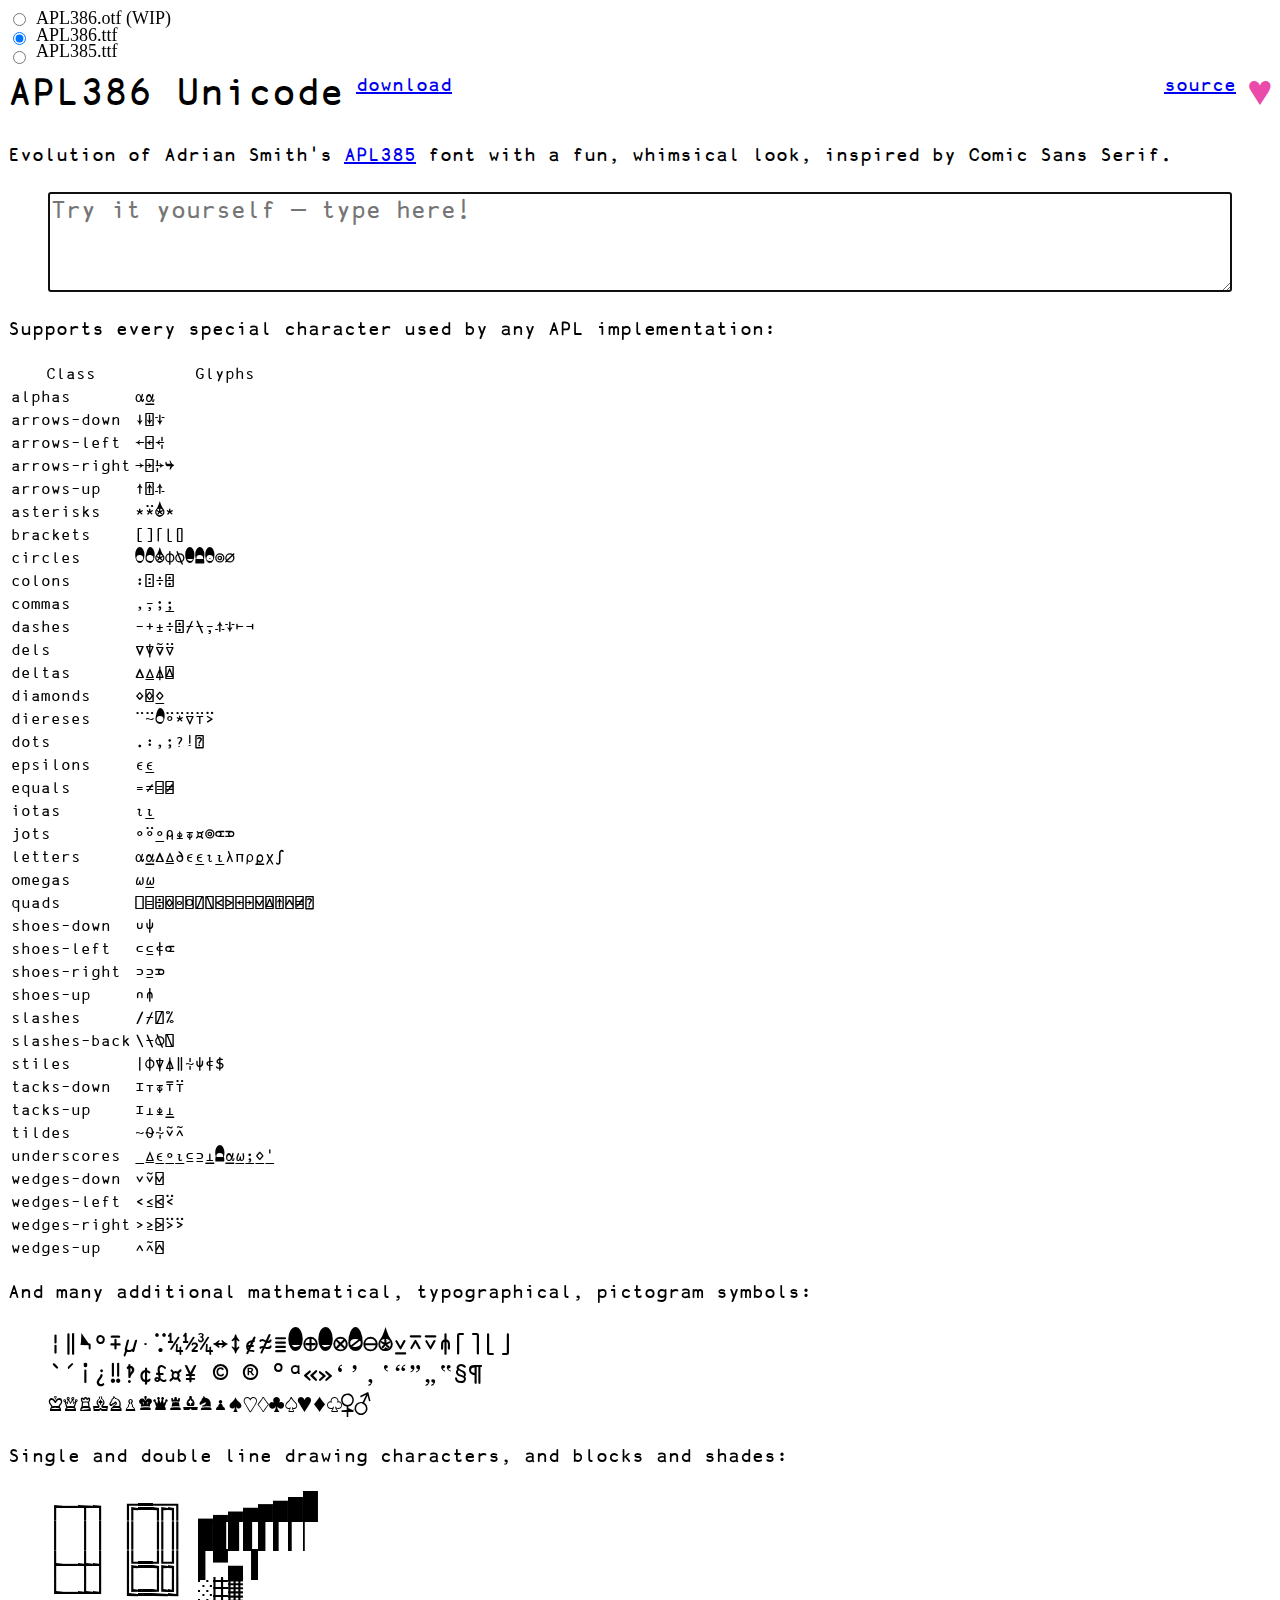
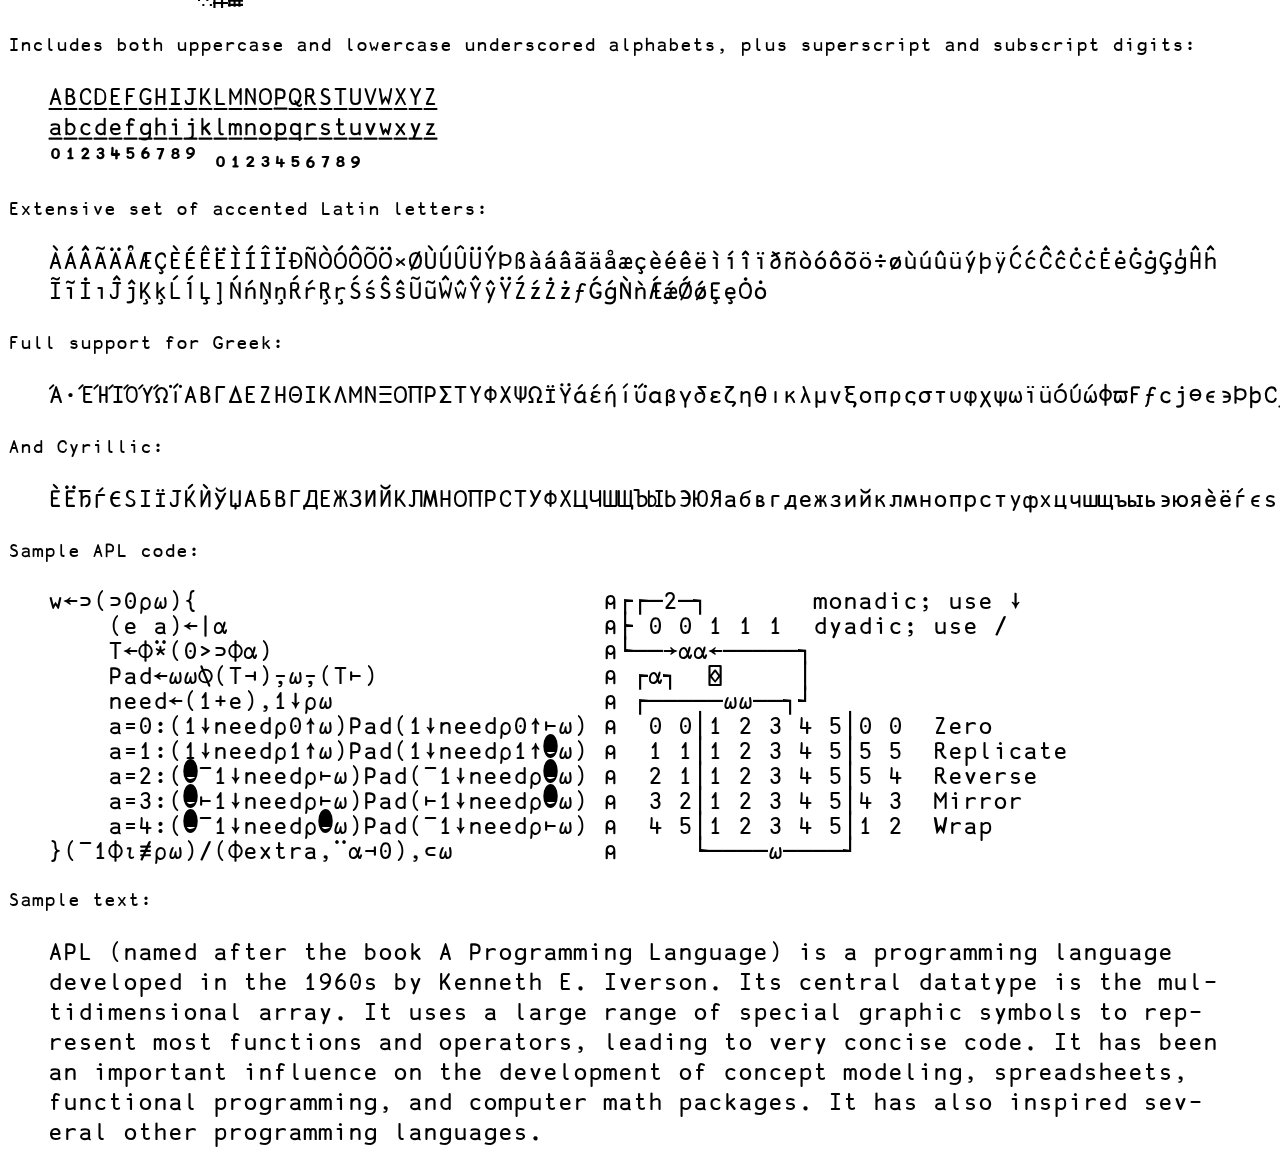
==== commit c5bca014: "Revert to old APL385-based APL386" ====
--- a/index.html
+++ b/index.html
@@ -6,8 +6,9 @@
     <link rel="stylesheet" href="index.css">
   </head>
   <body>
-    <input id="APL386" type="radio" name="f" value="APL386" checked=""><label for="APL386"> APL386</label>
-    <input id="APL385" type="radio" name="f" value="APL385"            ><label for="APL385"> APL385 (select to compare)</label>
+    <input id="APL386n" class="x" type="radio" name="f" value="APL386n" checked=""><label class="x" for="APL386n"> APL386.otf (WIP)</label>
+    <input id="APL386" class="x" type="radio" name="f" value="APL386" checked=""><label class="x" for="APL386"> APL386.ttf</label>
+    <input id="APL385" class="x" type="radio" name="f" value="APL385"            ><label class="x" for="APL385"> APL385.ttf</label>
     <h1>APL386 Unicode<sup> <a href="APL386.ttf">download</a></sup><span><sup><a href="https://github.com/abrudz/APL386">source</a> </sup><a href="https://github.com/sponsors/abrudz" title="Sponsor">♥</a></span></h1>
     <p>Evolution of Adrian Smith's <a href="https://apl385.com/fonts/index.htm">APL385</a> font with a fun, whimsical look, inspired by Comic Sans Serif.</p>
     <blockquote>
--- a/index.css
+++ b/index.css
@@ -1,20 +1,22 @@
+@font-face {font-family: 'APL386n';src: url('APL386.otf');}
 @font-face {font-family: 'APL386';src: url('APL386.ttf');}
 @font-face {font-family: 'APL385';src: url('APL385.ttf');}
 input,label{
   position: fixed;
-  background: rgba(255,255,255,0.7)
+  background: rgba(255,255,255,0.7);
+  font-size: 18;
 }
 * {
   font-weight: unset;
 }
-#APL386{top:2ex;}label[for="APL386"]{top:1ex;}#APL386:checked~*:not(label){font-family: 'APL386'!important;}
-#APL385{top:5ex;}label[for="APL385"]{top:3ex;}#APL385:checked~*:not(label){font-family: 'APL385'!important;}
+#APL386n{top:1ex;}label[for="APL386n"]{top:1ex;}#APL386n:checked~*:not(.x){font-family: 'APL386n'!important;}
+#APL386{top:3ex;}label[for="APL386"]{top:3ex;}#APL386:checked~*:not(.x){font-family: 'APL386'!important;}
+#APL385{top:5ex;}label[for="APL385"]{top:5ex;}#APL385:checked~*:not(.x){font-family: 'APL385'!important;}
 label{
   left:2em;
-  background: rgba(255,255,255,0.7);
 }
 h1{
-  padding-top:1ex; 
+  padding-top:3ex; 
 }
 h1>span {
   float: right;
